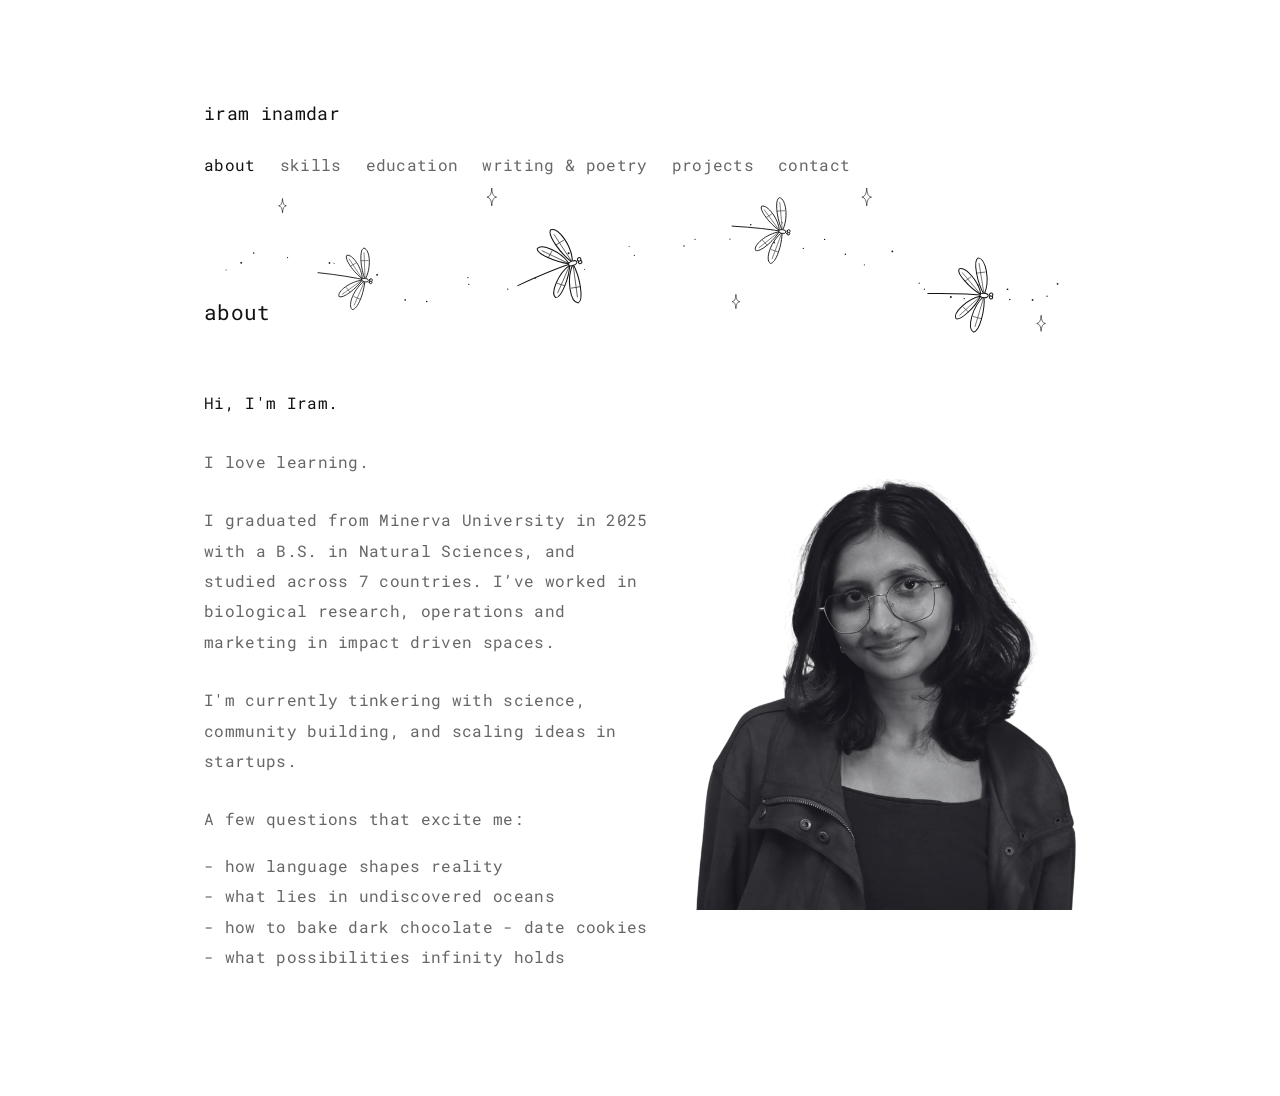
==== about/index.html @ fe0e1ca1 "Ask the Gator: cut intro line, fold details behind read more Co-Authored-By: Claude Opus 5.5 <norepl" ====
<!doctype html>
<html lang="en">
<head>
<meta charset="utf-8">
<meta name="viewport" content="width=device-width, initial-scale=1">
<title>about · iram inamdar</title>
<meta name="description" content="Iram Inamdar: research, community building, and writing.">
<link rel="preconnect" href="https://fonts.googleapis.com">
<link rel="preconnect" href="https://fonts.gstatic.com" crossorigin>
<link href="https://fonts.googleapis.com/css2?family=Roboto+Mono:wght@400;500&display=swap" rel="stylesheet">
<link rel="stylesheet" href="../style.css?v=14">
</head>
<body>
<div class="wrap">
<header><a class="name" href="../">iram inamdar</a><nav aria-label="Main"><a href="../about/" aria-current="page">about</a><a href="../skills/">skills</a><a href="../education/">education</a><a href="../writing/">writing &amp; poetry</a><a href="../projects/">projects</a><a href="../contact/">contact</a></nav></header>
<main><h1>about</h1>
<img class="flies" src="../images/dragonflies.svg?v=5" alt="" aria-hidden="true">
<div class="prose with-portrait">
<img class="portrait" src="../images/iram.png" alt="Portrait of Iram Inamdar">
<p class="lead">Hi, I'm Iram.</p>
<p>I love learning.</p>
<p>I graduated from Minerva University in 2025 with a B.S. in Natural Sciences, and studied across 7 countries. I’ve worked in biological research, operations and marketing in impact driven spaces.</p>
<p>I'm currently tinkering with science, community building, and scaling ideas in startups.</p>
<p>A few questions that excite me:</p>
<ul class="dash">
<li>how language shapes reality</li>
<li>what lies in undiscovered oceans</li>
<li>how to bake dark chocolate - date cookies</li>
<li>what possibilities infinity holds</li>
</ul>
</div>
</main></div></body></html>
---- style.css ----
*{box-sizing:border-box}
html{-webkit-text-size-adjust:100%}
body{margin:0;background:#fff;color:#111;font-family:"Roboto Mono",ui-monospace,monospace;font-size:16px;line-height:1.9;letter-spacing:.02em;-webkit-font-smoothing:antialiased}
a{color:inherit;text-decoration:none}
.wrap{max-width:920px;margin:0 auto;padding:96px 24px}
header{display:flex;flex-direction:column;gap:20px}
.name{font-size:18px;color:#111}
nav{display:flex;flex-wrap:wrap;gap:8px 24px;font-size:16px}
nav a{color:#666;transition:color .15s}
nav a:hover,nav a[aria-current=page]{color:#111}
h1{font-weight:400;font-size:21px;margin:112px 0 56px}
.prose p{color:#666;margin:0 0 28px}
.prose p.lead{color:#111}
.list{list-style:none;margin:0;padding:0;border-top:1px solid #e5e5e5}
.list li{border-bottom:1px solid #e5e5e5}
.list li:last-child{border-bottom:0}
.row{display:flex;justify-content:space-between;align-items:baseline;gap:24px;padding:28px 0}
.row .t{color:#111}
.row .tag{color:#666;white-space:nowrap}
.list p{margin:-16px 0 28px;color:#666}
a.row:hover .t{text-decoration:underline;text-underline-offset:4px}
.home{min-height:100vh;display:flex;align-items:center}
.home .wrap{width:100%}
.home header{gap:40px}
.home nav{flex-direction:column;gap:10px;font-size:18px}
@media (max-width:600px){.wrap{padding:48px 20px}h1{margin:72px 0 40px}nav,.name{font-size:16px}}
.portrait{float:right;width:380px;height:auto;margin:0 0 24px 48px}
@media (max-width:700px){.portrait{float:none;display:block;width:min(88%,340px);margin:0 0 32px}}
.prose a.inline{color:#111;text-decoration:underline;text-underline-offset:4px;text-decoration-thickness:1px}
.prose ul.dash{list-style:none;margin:-12px 0 28px;padding:0;color:#666}
.prose ul.dash li::before{content:"- "}
.home{flex-direction:column;align-items:stretch;justify-content:center}
.home .wrap{flex:1;display:flex;align-items:center}
.meadow{flex:none;width:100%;height:110px;background:url(images/meadow.svg?v=4) repeat-x center bottom/auto 100%;pointer-events:none}
@media (max-width:600px){.meadow{height:80px}}
.map{display:block;width:100%;max-width:680px;height:auto;margin:8px 0 40px}
main{position:relative}
.flies{position:absolute;right:0;top:-122px;width:100%;height:auto;pointer-events:none}
@media (max-width:700px){.flies{position:static;display:block;width:100%;margin:-24px 0 16px}}
@media (min-width:701px){.with-portrait{display:grid;grid-template-columns:minmax(0,1fr) 380px;column-gap:48px}.with-portrait>*{grid-column:1}.with-portrait .portrait{grid-column:2;grid-row:1/span 20;align-self:center;float:none;margin:0}}
.hang{position:absolute;top:0;width:124px;height:auto;pointer-events:none}
.hang-l{left:max(16px,calc(50% - 460px - 150px))}
.hang-r{right:max(16px,calc(50% - 460px - 150px))}
@media (max-width:1180px){.hang{display:none}}
.back{margin:56px 0 0}.back a{color:#666;text-decoration:none}.back a:hover{color:#111}
.gallery{display:grid;grid-template-columns:1fr 1fr;gap:16px;margin:48px 0 0}
.gallery figure{position:relative;margin:0;overflow:hidden;aspect-ratio:1/1;cursor:pointer;outline:none}
.gallery figure.wide{grid-column:1/-1;aspect-ratio:3/2}
.gallery img,.gallery video{display:block;width:100%;height:100%;object-fit:cover;filter:grayscale(1);transition:filter .6s ease,transform .6s ease}
.gallery figcaption{position:absolute;left:0;right:0;bottom:0;padding:40px 18px 16px;color:#fff;font-size:14px;line-height:1.5;background:linear-gradient(transparent,rgba(0,0,0,.6));opacity:0;transform:translateY(8px);transition:opacity .4s ease,transform .4s ease}
.gallery figure:hover img,.gallery figure:focus img,.gallery figure:hover video,.gallery figure:focus video{filter:none;transform:scale(1.02)}
.gallery figure:hover figcaption,.gallery figure:focus figcaption{opacity:1;transform:none}
.gallery figure:focus-visible{outline:1px solid #111;outline-offset:3px}
@media (max-width:600px){.gallery{grid-template-columns:1fr}.gallery figure,.gallery figure.wide{aspect-ratio:4/3}}
.gallery figure.tall{aspect-ratio:3/4}
.gallery figure.solo{grid-column:1/-1;justify-self:center;width:calc(50% - 8px)}
.gallery figure.fit{background:#efeeeb}.gallery figure.fit img{object-fit:contain}
@media (max-width:600px){.gallery figure.tall{aspect-ratio:3/4}.gallery figure.solo{width:100%}}
.gallery .cover{position:absolute;inset:0;z-index:2}
.gallery .open{position:absolute;bottom:14px;right:14px;padding:8px 14px;background:#fff;color:#111;border:1px solid #111;border-radius:999px;font-size:14px;line-height:1;letter-spacing:.02em;transition:background .2s,color .2s}
.gallery figure:hover .open,.gallery .cover:focus .open{background:#111;color:#fff}
.gallery figure:has(.open) figcaption{padding-right:170px}
.list .desc{margin:-16px 0 28px;color:#666}
.list .desc p{margin:0 0 14px}
.list .desc .dash{margin:0 0 14px;list-style:none;padding:0}
.steps{margin:0 0 14px;padding-left:1.6em}
.steps li{margin:2px 0;padding-left:4px}
.list .desc li{border:0}
.more summary{cursor:pointer;list-style:none;display:inline-block;margin:0 0 14px;color:#111;text-decoration:underline;text-underline-offset:3px}
.more summary::-webkit-details-marker{display:none}
.more summary::after{content:" ↓"}
.more[open] summary::after{content:" ↑"}
.more[open] summary{margin-bottom:14px}
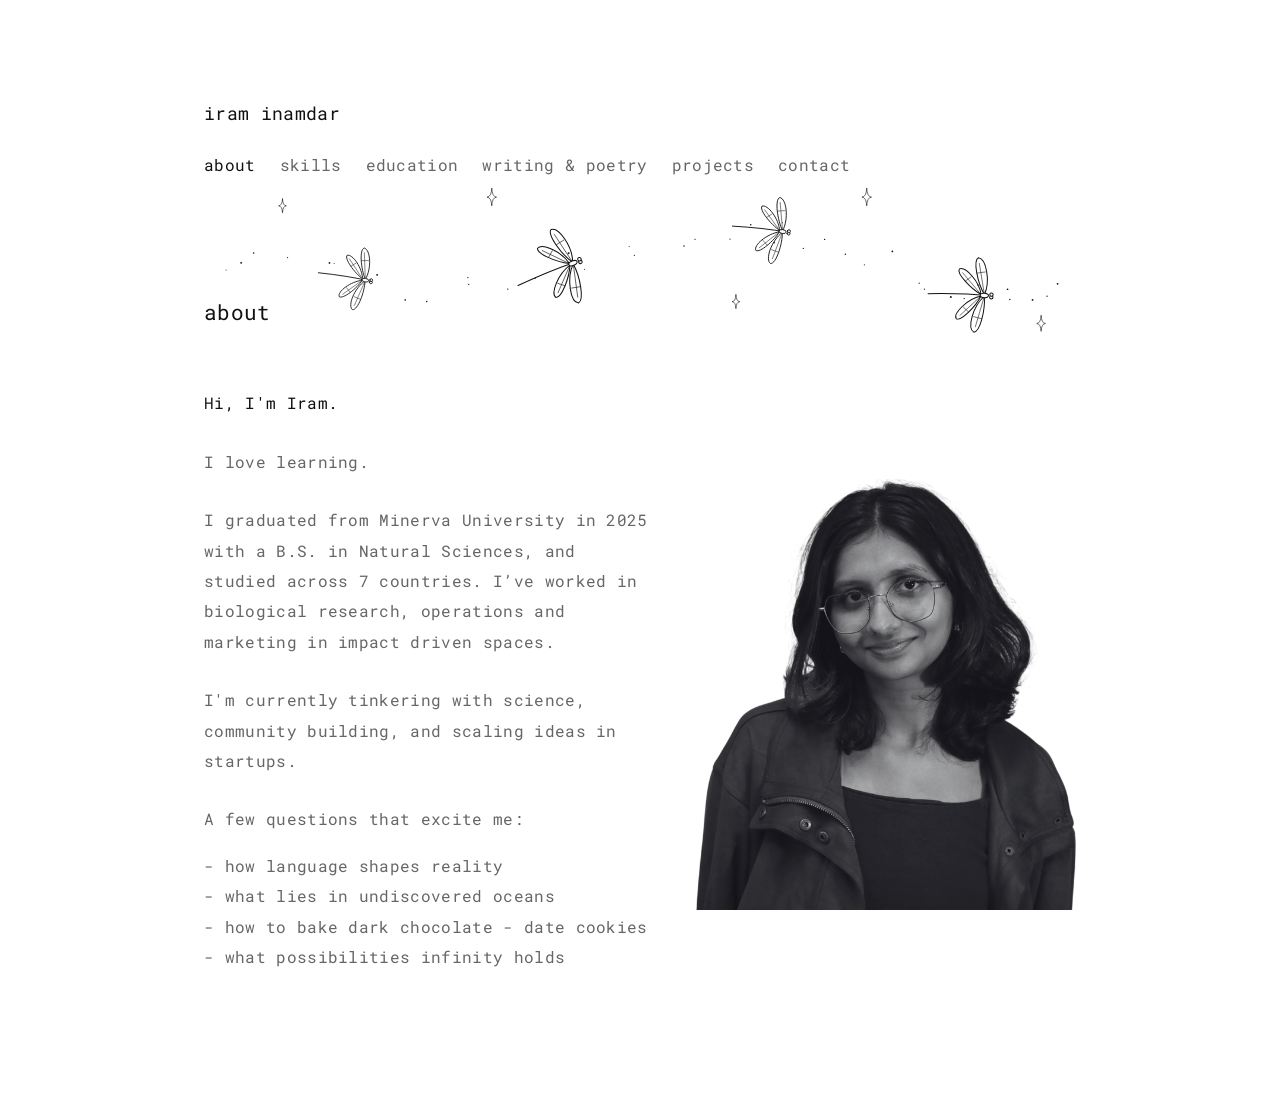
==== commit d99f5b92: "Contact: black and white redwoods cutout at the bottom Co-Authored-By: Claude Opus 5.5 <noreply@anth" ====
--- a/about/index.html
+++ b/about/index.html
@@ -8,7 +8,7 @@
 <link rel="preconnect" href="https://fonts.googleapis.com">
 <link rel="preconnect" href="https://fonts.gstatic.com" crossorigin>
 <link href="https://fonts.googleapis.com/css2?family=Roboto+Mono:wght@400;500&display=swap" rel="stylesheet">
-<link rel="stylesheet" href="../style.css?v=14">
+<link rel="stylesheet" href="../style.css?v=15">
 </head>
 <body>
 <div class="wrap">
--- a/style.css
+++ b/style.css
@@ -71,3 +71,4 @@
 .more summary::after{content:" ↓"}
 .more[open] summary::after{content:" ↑"}
 .more[open] summary{margin-bottom:14px}
+.trees{display:block;width:100%;max-width:720px;height:auto;margin:72px auto 0}
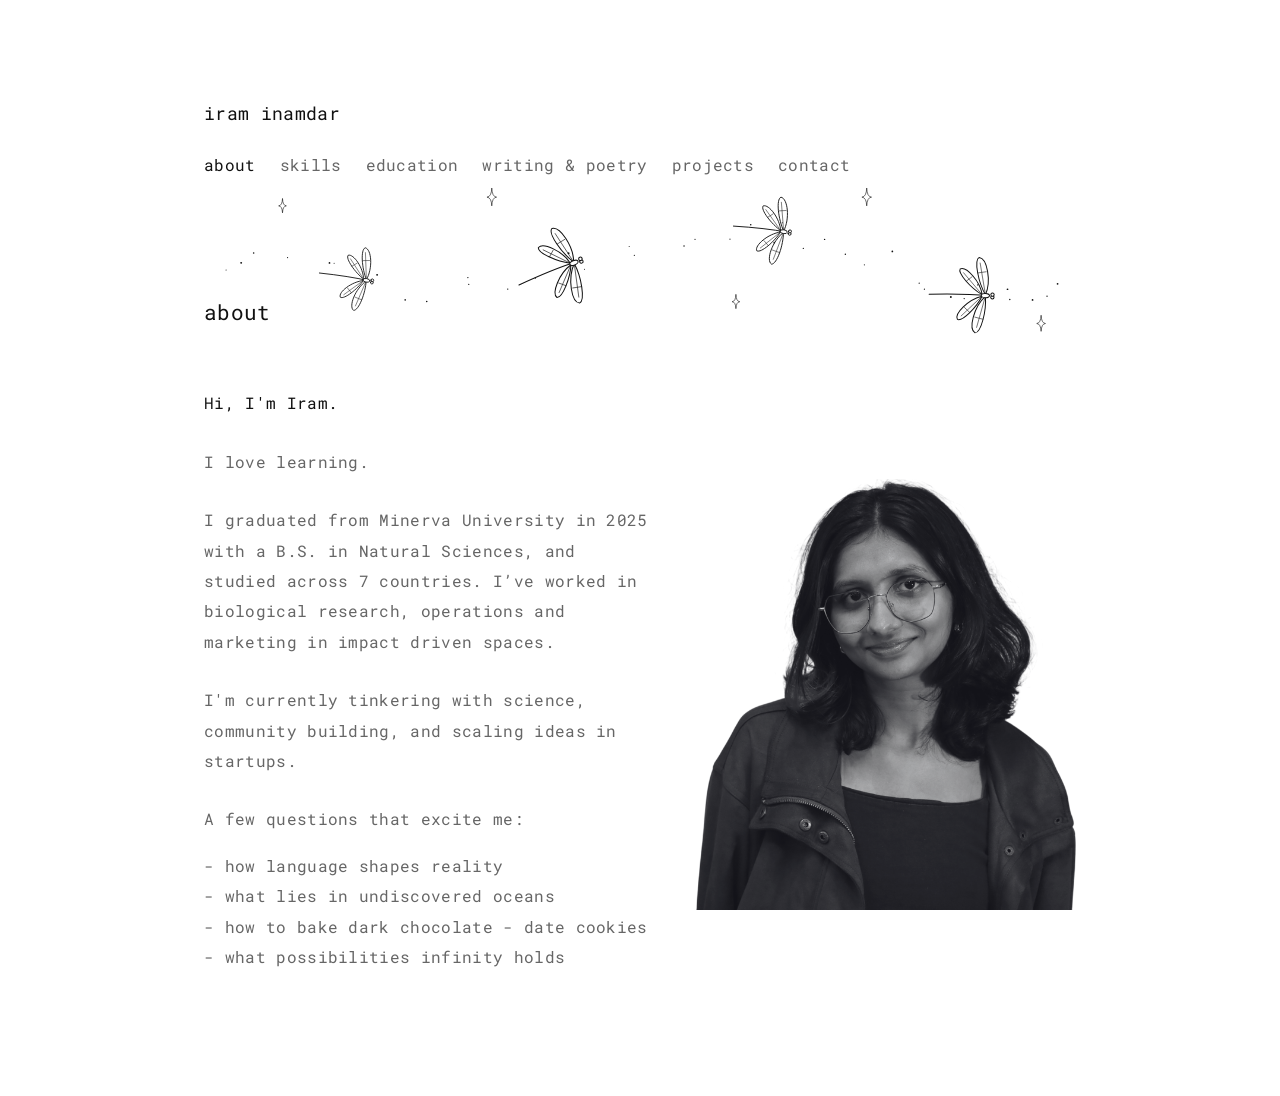
==== commit 1e1562f4: "Skills: back to one page, keyword links that preview photos Co-Authored-By: Claude Opus 5.5 <noreply" ====
--- a/about/index.html
+++ b/about/index.html
@@ -8,7 +8,7 @@
 <link rel="preconnect" href="https://fonts.googleapis.com">
 <link rel="preconnect" href="https://fonts.gstatic.com" crossorigin>
 <link href="https://fonts.googleapis.com/css2?family=Roboto+Mono:wght@400;500&display=swap" rel="stylesheet">
-<link rel="stylesheet" href="../style.css?v=15">
+<link rel="stylesheet" href="../style.css?v=16">
 </head>
 <body>
 <div class="wrap">
--- a/style.css
+++ b/style.css
@@ -71,4 +71,6 @@
 .more summary::after{content:" ↓"}
 .more[open] summary::after{content:" ↑"}
 .more[open] summary{margin-bottom:14px}
-.trees{display:block;width:100%;max-width:720px;height:auto;margin:72px auto 0}
+.peek{position:relative;color:#111;text-decoration:underline;text-decoration-style:dotted;text-underline-offset:3px}
+.peek img{position:absolute;left:0;bottom:calc(100% + 10px);width:min(280px,70vw);height:auto;max-height:240px;object-fit:cover;opacity:0;transform:translateY(6px);pointer-events:none;transition:opacity .25s ease,transform .25s ease;box-shadow:0 8px 24px rgba(0,0,0,.18);z-index:5;background:#fff}
+.peek:hover img,.peek:focus-visible img{opacity:1;transform:none}
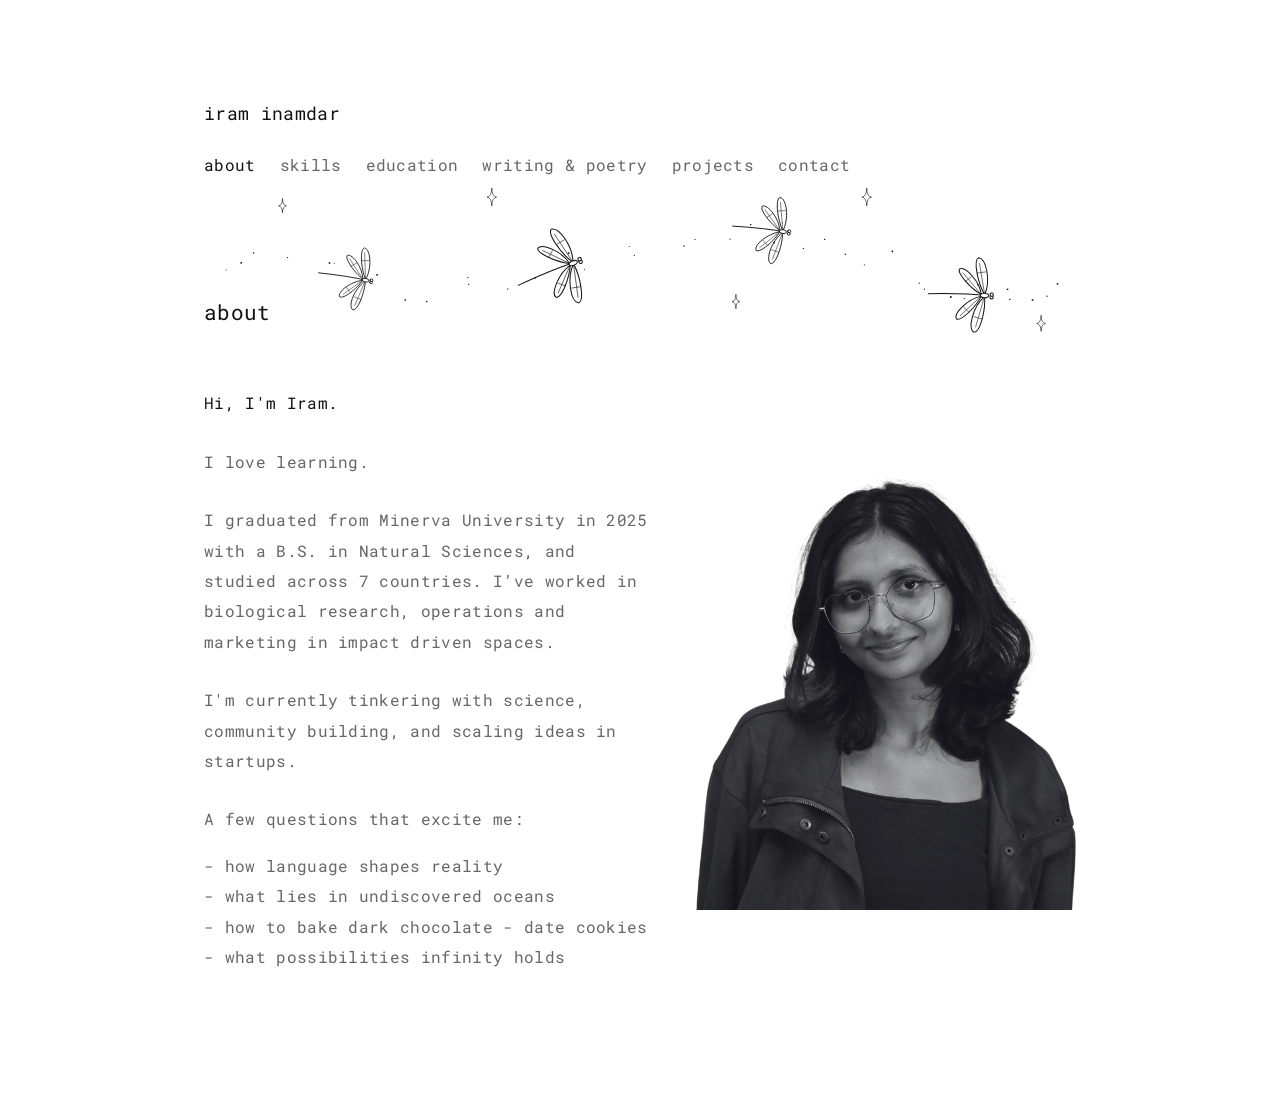
==== commit 58338401: "Skills: new SF Tech Week photo, computational research, Notion links for the other three Co-Authored" ====
--- a/about/index.html
+++ b/about/index.html
@@ -8,7 +8,7 @@
 <link rel="preconnect" href="https://fonts.googleapis.com">
 <link rel="preconnect" href="https://fonts.gstatic.com" crossorigin>
 <link href="https://fonts.googleapis.com/css2?family=Roboto+Mono:wght@400;500&display=swap" rel="stylesheet">
-<link rel="stylesheet" href="../style.css?v=16">
+<link rel="stylesheet" href="../style.css?v=17">
 </head>
 <body>
 <div class="wrap">
--- a/style.css
+++ b/style.css
@@ -74,3 +74,4 @@
 .peek{position:relative;color:#111;text-decoration:underline;text-decoration-style:dotted;text-underline-offset:3px}
 .peek img{position:absolute;left:0;bottom:calc(100% + 10px);width:min(280px,70vw);height:auto;max-height:240px;object-fit:cover;opacity:0;transform:translateY(6px);pointer-events:none;transition:opacity .25s ease,transform .25s ease;box-shadow:0 8px 24px rgba(0,0,0,.18);z-index:5;background:#fff}
 .peek:hover img,.peek:focus-visible img{opacity:1;transform:none}
+.peek:not(:has(img))::after{content:" ↗";font-size:.85em}
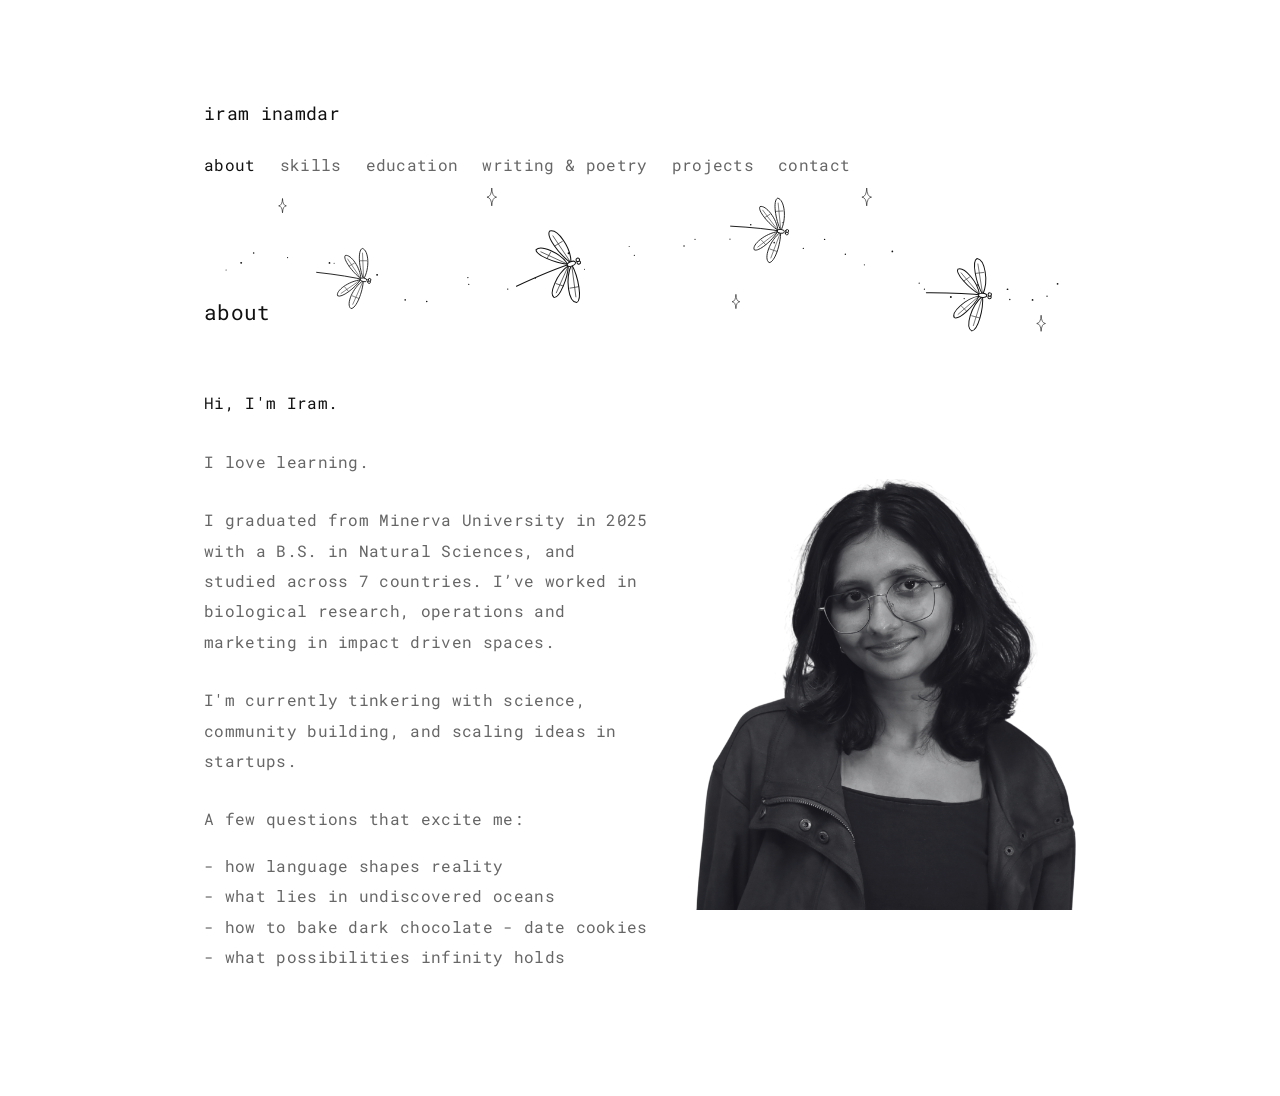
==== commit 2ef3d7e1: "Skills: wet lab hover plays the lab video Co-Authored-By: Claude Opus 5.5 <noreply@anthropic.com> Cl" ====
--- a/about/index.html
+++ b/about/index.html
@@ -8,7 +8,7 @@
 <link rel="preconnect" href="https://fonts.googleapis.com">
 <link rel="preconnect" href="https://fonts.gstatic.com" crossorigin>
 <link href="https://fonts.googleapis.com/css2?family=Roboto+Mono:wght@400;500&display=swap" rel="stylesheet">
-<link rel="stylesheet" href="../style.css?v=17">
+<link rel="stylesheet" href="../style.css?v=18">
 </head>
 <body>
 <div class="wrap">
--- a/style.css
+++ b/style.css
@@ -72,6 +72,7 @@
 .more[open] summary::after{content:" ↑"}
 .more[open] summary{margin-bottom:14px}
 .peek{position:relative;color:#111;text-decoration:underline;text-decoration-style:dotted;text-underline-offset:3px}
-.peek img{position:absolute;left:0;bottom:calc(100% + 10px);width:min(280px,70vw);height:auto;max-height:240px;object-fit:cover;opacity:0;transform:translateY(6px);pointer-events:none;transition:opacity .25s ease,transform .25s ease;box-shadow:0 8px 24px rgba(0,0,0,.18);z-index:5;background:#fff}
-.peek:hover img,.peek:focus-visible img{opacity:1;transform:none}
-.peek:not(:has(img))::after{content:" ↗";font-size:.85em}
+.peek img,.peek video{position:absolute;left:0;bottom:calc(100% + 10px);width:min(280px,70vw);height:auto;max-height:240px;object-fit:cover;opacity:0;transform:translateY(6px);pointer-events:none;transition:opacity .25s ease,transform .25s ease;box-shadow:0 8px 24px rgba(0,0,0,.18);z-index:5;background:#fff}
+.peek:hover img,.peek:focus-visible img,.peek:hover video,.peek:focus-visible video{opacity:1;transform:none}
+.peek:not(:has(img,video))::after{content:" ↗";font-size:.85em}
+.peek video{width:180px;max-height:none;height:320px}
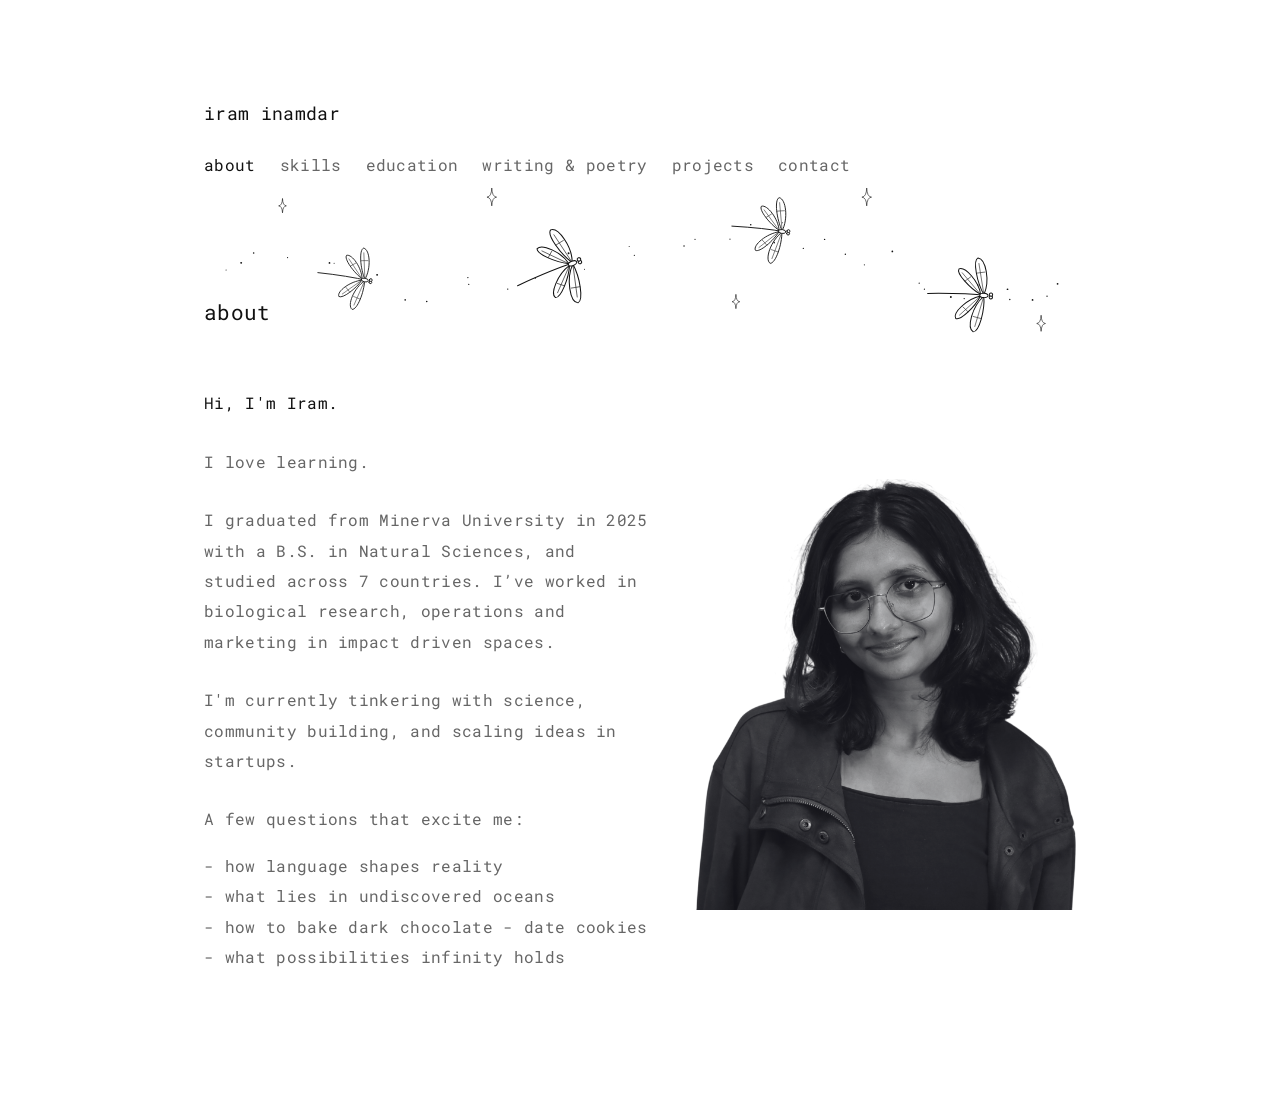
==== commit 5dd97834: "Contact: email address shows on hover Co-Authored-By: Claude Opus 5.5 <noreply@anthropic.com> Claude" ====
--- a/about/index.html
+++ b/about/index.html
@@ -8,7 +8,7 @@
 <link rel="preconnect" href="https://fonts.googleapis.com">
 <link rel="preconnect" href="https://fonts.gstatic.com" crossorigin>
 <link href="https://fonts.googleapis.com/css2?family=Roboto+Mono:wght@400;500&display=swap" rel="stylesheet">
-<link rel="stylesheet" href="../style.css?v=18">
+<link rel="stylesheet" href="../style.css?v=19">
 </head>
 <body>
 <div class="wrap">
--- a/style.css
+++ b/style.css
@@ -76,3 +76,5 @@
 .peek:hover img,.peek:focus-visible img,.peek:hover video,.peek:focus-visible video{opacity:1;transform:none}
 .peek:not(:has(img,video))::after{content:" ↗";font-size:.85em}
 .peek video{width:180px;max-height:none;height:320px}
+.reveal{display:inline-block;max-width:0;overflow:hidden;vertical-align:bottom;white-space:nowrap;opacity:0;transition:max-width .4s ease,opacity .3s ease}
+.row:hover .reveal,.row:focus-visible .reveal{max-width:22em;opacity:1}
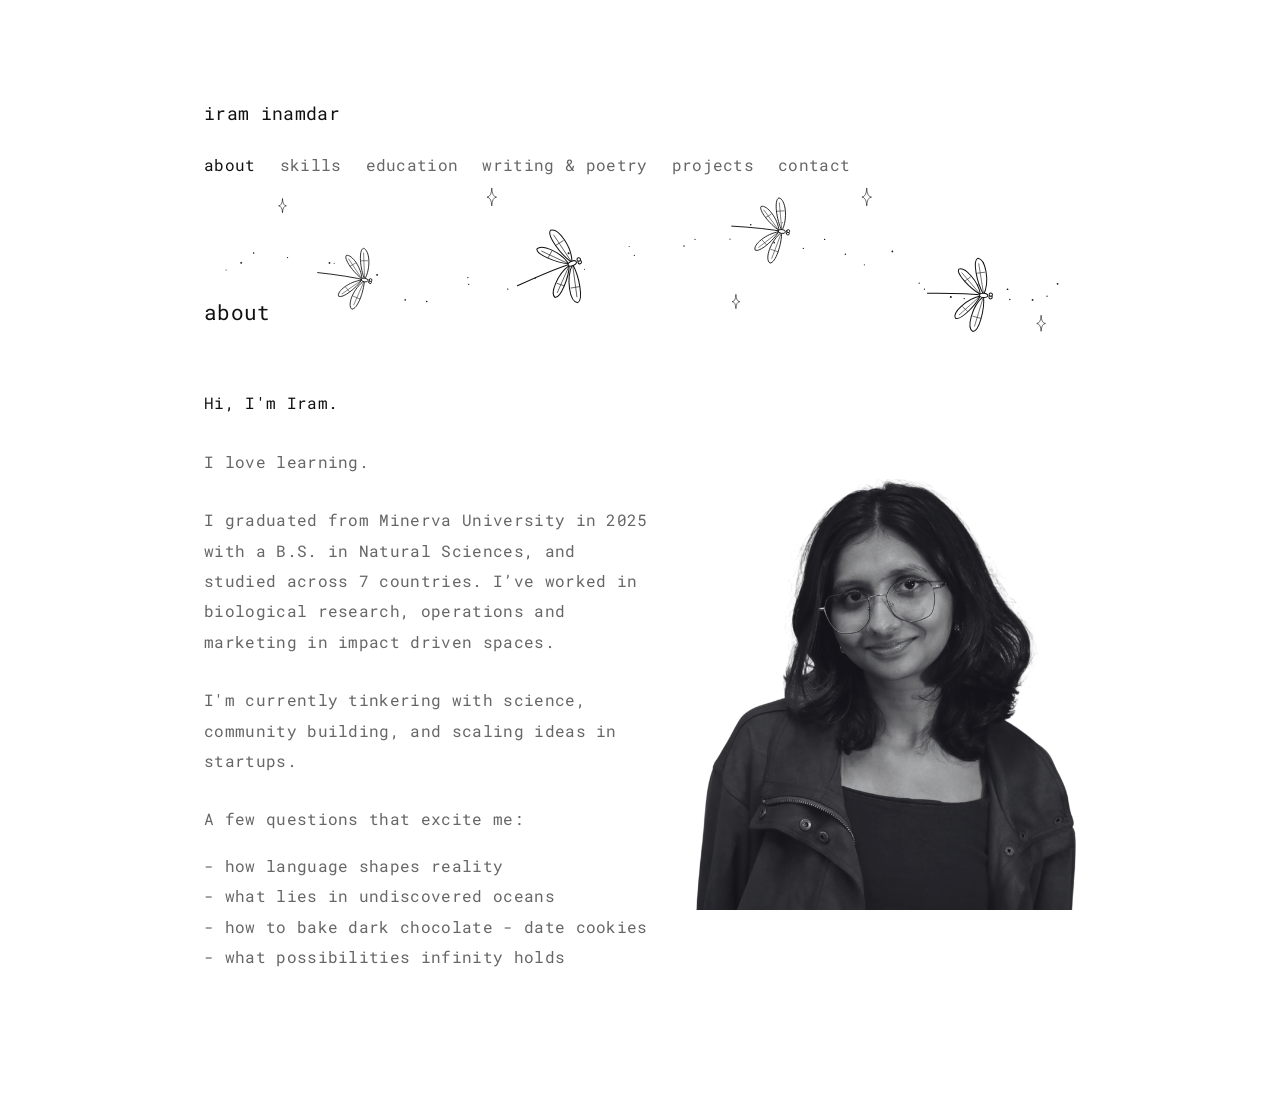
==== commit 4798bf32: "Skills: line-art girl on a swing Co-Authored-By: Claude Opus 5.5 <noreply@anthropic.com> Claude-Sess" ====
--- a/about/index.html
+++ b/about/index.html
@@ -8,7 +8,7 @@
 <link rel="preconnect" href="https://fonts.googleapis.com">
 <link rel="preconnect" href="https://fonts.gstatic.com" crossorigin>
 <link href="https://fonts.googleapis.com/css2?family=Roboto+Mono:wght@400;500&display=swap" rel="stylesheet">
-<link rel="stylesheet" href="../style.css?v=19">
+<link rel="stylesheet" href="../style.css?v=20">
 </head>
 <body>
 <div class="wrap">
--- a/style.css
+++ b/style.css
@@ -76,5 +76,10 @@
 .peek:hover img,.peek:focus-visible img,.peek:hover video,.peek:focus-visible video{opacity:1;transform:none}
 .peek:not(:has(img,video))::after{content:" ↗";font-size:.85em}
 .peek video{width:180px;max-height:none;height:320px}
-.reveal{display:inline-block;max-width:0;overflow:hidden;vertical-align:bottom;white-space:nowrap;opacity:0;transition:max-width .4s ease,opacity .3s ease}
+.reveal{display:inline-block;padding-right:.6em;box-sizing:border-box;max-width:0;overflow:hidden;vertical-align:bottom;white-space:nowrap;opacity:0;transition:max-width .4s ease,opacity .3s ease}
 .row:hover .reveal,.row:focus-visible .reveal{max-width:22em;opacity:1}
+.swing{position:absolute;top:0;left:min(calc(50% + 390px - 132px),calc(100% - 250px));width:240px;height:360px;pointer-events:none;z-index:-1;transform-origin:132px 0;animation:swing 5s ease-in-out infinite alternate;transform:rotate(-24deg)}
+.swing svg{display:block;width:100%;height:100%}
+@keyframes swing{from{transform:rotate(-24deg)}to{transform:rotate(24deg)}}
+@media (max-width:900px){.swing{left:auto;right:-40px;scale:.6;transform-origin:132px 0}}
+@media (prefers-reduced-motion:reduce){.swing{animation:none;transform:rotate(-12deg)}}
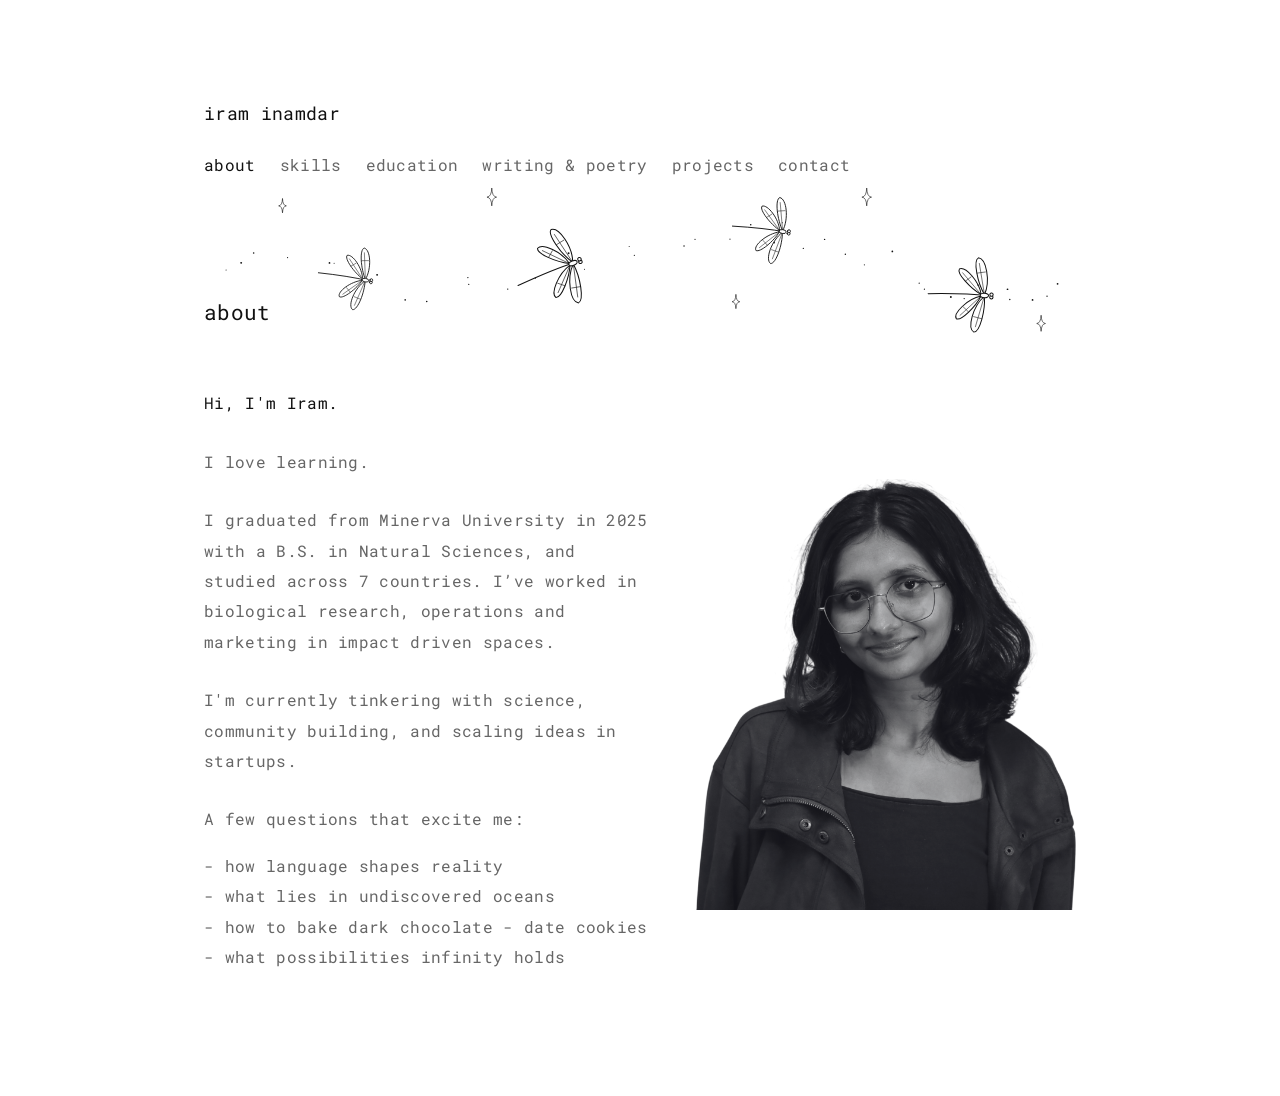
==== commit 94d83f89: "Use the reference line drawing for the skills swing Co-Authored-By: Claude Opus 5.5 <noreply@anthrop" ====
--- a/about/index.html
+++ b/about/index.html
@@ -8,7 +8,7 @@
 <link rel="preconnect" href="https://fonts.googleapis.com">
 <link rel="preconnect" href="https://fonts.gstatic.com" crossorigin>
 <link href="https://fonts.googleapis.com/css2?family=Roboto+Mono:wght@400;500&display=swap" rel="stylesheet">
-<link rel="stylesheet" href="../style.css?v=20">
+<link rel="stylesheet" href="../style.css?v=21">
 </head>
 <body>
 <div class="wrap">
--- a/style.css
+++ b/style.css
@@ -78,8 +78,8 @@
 .peek video{width:180px;max-height:none;height:320px}
 .reveal{display:inline-block;padding-right:.6em;box-sizing:border-box;max-width:0;overflow:hidden;vertical-align:bottom;white-space:nowrap;opacity:0;transition:max-width .4s ease,opacity .3s ease}
 .row:hover .reveal,.row:focus-visible .reveal{max-width:22em;opacity:1}
-.swing{position:absolute;top:0;left:min(calc(50% + 390px - 132px),calc(100% - 250px));width:240px;height:360px;pointer-events:none;z-index:-1;transform-origin:132px 0;animation:swing 5s ease-in-out infinite alternate;transform:rotate(-24deg)}
-.swing svg{display:block;width:100%;height:100%}
-@keyframes swing{from{transform:rotate(-24deg)}to{transform:rotate(24deg)}}
-@media (max-width:900px){.swing{left:auto;right:-40px;scale:.6;transform-origin:132px 0}}
-@media (prefers-reduced-motion:reduce){.swing{animation:none;transform:rotate(-12deg)}}
+.swing{position:absolute;top:-6px;left:min(calc(50% + 280px),calc(100% - 300px));width:300px;height:385px;pointer-events:none;z-index:-1;transform-origin:26px 6px;animation:swing 4.5s ease-in-out infinite alternate;transform:rotate(2deg)}
+.swing img{display:block;width:100%;height:auto}
+@keyframes swing{from{transform:rotate(2deg)}to{transform:rotate(34deg)}}
+@media (max-width:900px){.swing{left:auto;right:-60px;scale:.6;transform-origin:26px 6px}}
+@media (prefers-reduced-motion:reduce){.swing{animation:none;transform:rotate(12deg)}}
